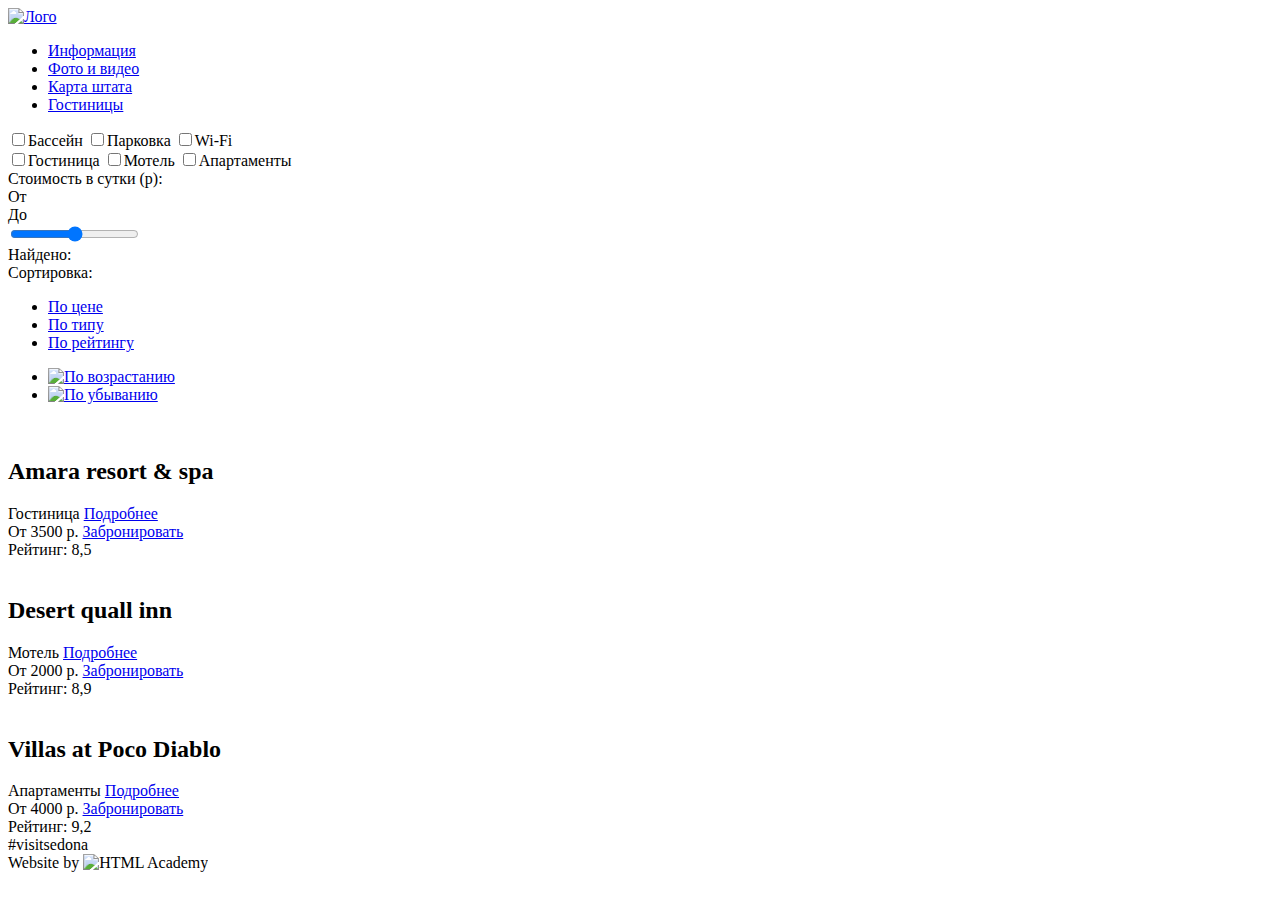
==== catalog.html @ bc1453b0 "Размечены главная и внутренняя страницы личного проекта" ====
<!DOCTYPE html>
<html>
  <head>
    <meta charset="utf-8">
    <title></title>
  </head>
  <body>
    <header class="catalog-header">
      <div class="container">
        <div class="header-logo">
          <a href="#"><img src="http://placehold.it/150x100" alt="Лого"/></a>
        </div>
        <nav class="catalog-navigation">
          <ul>
            <li><a href="#">Информация</a></li>
            <li><a href="#">Фото и видео</a></li>
            <li><a href="#">Карта штата</a></li>
            <li><a href="#">Гостиницы</a></li>
          </ul>
        </nav>
      </div>
    </header>
    <main class="container">
      <section class="selection-block">
        <form class="selection-form" action="index.html" method="post">
          <div class="infrasrtrucure-item">
            <label><input type="checkbox" name="pool" value="">Бассейн</label>
            <label><input type="checkbox" name="parking" value="">Парковка</label>
            <label><input type="checkbox" name="wifi" value="">Wi-Fi</label>
          </div>
          <div class="housetype-item">
            <label><input type="checkbox" name="hotel" value="">Гостиница</label>
            <label><input type="checkbox" name="motel" value="">Мотель</label>
            <label><input type="checkbox" name="apartments" value="">Апартаменты</label>
          </div>
          <div class="cost-filter">
            Стоимость в сутки (р):
            <div class="cost-from">
              От
            </div>
            <div class="cost-to">
              До
            </div>
            <div class="cost-range">
              <input type="range" name="range-of-cost" value="">
            </div>
          </div>
        </form>
      </section>
      <section class="sorting-block">
        <div class="sorting-sum">
          Найдено:
        </div>
        <div class="sorting-range">
          Сортировка:
          <ul>
            <li><a href="#">По цене</a></li>
            <li><a href="#">По типу</a></li>
            <li><a href="#">По рейтингу</a></li>
          </ul>
        </div>
        <div class="sorting-ab">
          <ul>
            <li><a href="#"><img src="http://placehold.it/10x10" alt="По возрастанию"/></a></li>
            <li><a href="#"><img src="http://placehold.it/10x10" alt="По убыванию"/></a></li>
          </ul>
        </div>
      </section>
      <section class="results-block">
        <article class="result-item">
          <div class="result-image">
            <img src="http://placehold.it/100x70" alt="" />
          </div>
          <div class="result-description">
            <h2>Amara resort &amp; spa</h2>
            <div class="details-item">
              Гостиница
              <a href="#">Подробнее</a>
            </div>
            <div class="reserve-item">
              От 3500 р.
              <a href="#">Забронировать</a>
            </div>
          </div>
          <div class="rating-item">
            <div class="rating-sum">
              Рейтинг: 8,5
            </div>
          </div>
        </article>
        <article class="result-item">
          <div class="result-image">
            <img src="http://placehold.it/100x70" alt="" />
          </div>
          <div class="result-description">
            <h2>Desert quall inn</h2>
            <div class="details-item">
              Мотель
              <a href="#">Подробнее</a>
            </div>
            <div class="reserve-item">
              От 2000 р.
              <a href="#">Забронировать</a>
            </div>
          </div>
          <div class="rating-item">
            <div class="rating-sum">
              Рейтинг: 8,9
            </div>
          </div>
        </article>
        <article class="result-item">
          <div class="result-image">
            <img src="http://placehold.it/100x70" alt="" />
          </div>
          <div class="result-description">
            <h2>Villas at Poco Diablo</h2>
            <div class="details-item">
              Апартаменты
              <a href="#">Подробнее</a>
            </div>
            <div class="reserve-item">
              От 4000 р.
              <a href="#">Забронировать</a>
            </div>
          </div>
          <div class="rating-item">
            <div class="rating-sum">
              Рейтинг: 9,2
            </div>
          </div>
        </article>
      </section>
    </main>
    <footer>
      <div class="tag-item">
        #visitsedona
      </div>
      <div class="social">
        <div class="tw">

        </div>
        <div class="fb">

        </div>
        <div class="yt">

        </div>
      </div>
      <div class="developer-item">
        Website by
        <img src="http://placehold.it/50x20" alt="HTML Academy" />
      </div>
    </footer>
  </body>
</html>
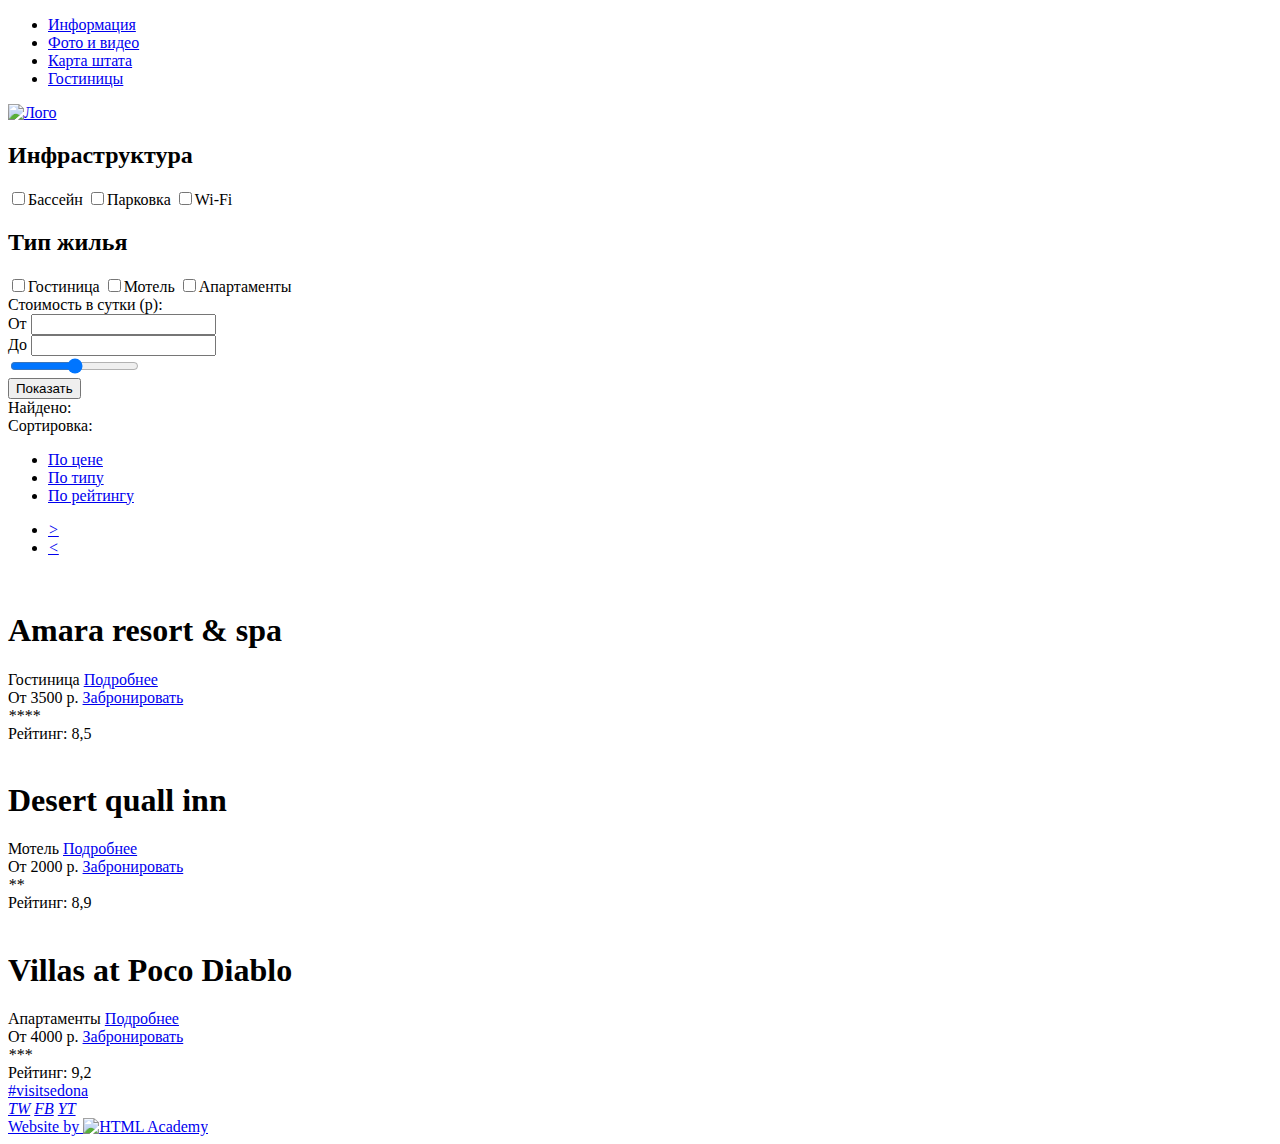
==== commit 439db5ce: "Внесены исправления в разметку" ====
--- a/catalog.html
+++ b/catalog.html
@@ -3,57 +3,60 @@
 <html>
   <head>
     <meta charset="utf-8">
-    <title></title>
+    <title>HTML Academy: Седона - Каталог</title>
   </head>
   <body>
-    <header class="catalog-header">
-      <div class="container">
-        <div class="header-logo">
-          <a href="#"><img src="http://placehold.it/150x100" alt="Лого"/></a>
-        </div>
-        <nav class="catalog-navigation">
+    <div class="container">
+      <header class="header">
+        <nav class="navigation-item">
           <ul>
             <li><a href="#">Информация</a></li>
             <li><a href="#">Фото и видео</a></li>
             <li><a href="#">Карта штата</a></li>
-            <li><a href="#">Гостиницы</a></li>
+            <li><a href="catalog.html">Гостиницы</a></li>
           </ul>
         </nav>
-      </div>
-    </header>
-    <main class="container">
+        <div class="header-logo">
+          <a href="index.html"><img src="http://placehold.it/150x100" alt="Лого"/></a>
+        </div>
+      </header>
       <section class="selection-block">
-        <form class="selection-form" action="index.html" method="post">
+        <form class="selection-form" action="#" method="post">
           <div class="infrasrtrucure-item">
-            <label><input type="checkbox" name="pool" value="">Бассейн</label>
-            <label><input type="checkbox" name="parking" value="">Парковка</label>
-            <label><input type="checkbox" name="wifi" value="">Wi-Fi</label>
+            <h2>Инфраструктура</h2>
+            <label><input type="checkbox" name="pool" value="Бассейн">Бассейн</label>
+            <label><input type="checkbox" name="parking" value="Парковка">Парковка</label>
+            <label><input type="checkbox" name="wifi" value="Парковка">Wi-Fi</label>
           </div>
           <div class="housetype-item">
-            <label><input type="checkbox" name="hotel" value="">Гостиница</label>
-            <label><input type="checkbox" name="motel" value="">Мотель</label>
-            <label><input type="checkbox" name="apartments" value="">Апартаменты</label>
+            <h2>Тип жилья</h2>
+            <label><input type="checkbox" name="hotel" value="Гостиница">Гостиница</label>
+            <label><input type="checkbox" name="motel" value="Мотель">Мотель</label>
+            <label><input type="checkbox" name="apartments" value="Апартаменты">Апартаменты</label>
           </div>
           <div class="cost-filter">
             Стоимость в сутки (р):
             <div class="cost-from">
-              От
+              <label for="from-value">От</label>
+              <input type="text" name="from" value="" id="from-value">
             </div>
             <div class="cost-to">
-              До
+              <label for="to-value">До</label>
+              <input type="text" name="to" value="" id="to-value">
             </div>
             <div class="cost-range">
               <input type="range" name="range-of-cost" value="">
             </div>
           </div>
+          <button type="button" name="show">Показать</button>
         </form>
       </section>
       <section class="sorting-block">
         <div class="sorting-sum">
-          Найдено:
+          <span>Найдено:</span>
         </div>
         <div class="sorting-range">
-          Сортировка:
+          <span>Сортировка:</span>
           <ul>
             <li><a href="#">По цене</a></li>
             <li><a href="#">По типу</a></li>
@@ -62,8 +65,8 @@
         </div>
         <div class="sorting-ab">
           <ul>
-            <li><a href="#"><img src="http://placehold.it/10x10" alt="По возрастанию"/></a></li>
-            <li><a href="#"><img src="http://placehold.it/10x10" alt="По убыванию"/></a></li>
+            <li><a href="#"><i>&gt;</i></a></li>
+            <li><a href="#"><i>&lt;</i></a></li>
           </ul>
         </div>
       </section>
@@ -73,19 +76,22 @@
             <img src="http://placehold.it/100x70" alt="" />
           </div>
           <div class="result-description">
-            <h2>Amara resort &amp; spa</h2>
+            <h1>Amara resort &amp; spa</h1>
             <div class="details-item">
-              Гостиница
+              <span>Гостиница</span>
               <a href="#">Подробнее</a>
             </div>
             <div class="reserve-item">
-              От 3500 р.
+              <span>От 3500 р.</span>
               <a href="#">Забронировать</a>
             </div>
           </div>
           <div class="rating-item">
+            <div class="rating-stars">
+              <i>*</i><i>*</i><i>*</i><i>*</i>
+            </div>
             <div class="rating-sum">
-              Рейтинг: 8,5
+              <span>Рейтинг: 8,5</span>
             </div>
           </div>
         </article>
@@ -94,19 +100,22 @@
             <img src="http://placehold.it/100x70" alt="" />
           </div>
           <div class="result-description">
-            <h2>Desert quall inn</h2>
+            <h1>Desert quall inn</h1>
             <div class="details-item">
-              Мотель
+              <span>Мотель</span>
               <a href="#">Подробнее</a>
             </div>
             <div class="reserve-item">
-              От 2000 р.
+              <span>От 2000 р.</span>
               <a href="#">Забронировать</a>
             </div>
           </div>
           <div class="rating-item">
+            <div class="rating-stars">
+              <i>*</i><i>*</i>
+            </div>
             <div class="rating-sum">
-              Рейтинг: 8,9
+              <span>Рейтинг: 8,9</span>
             </div>
           </div>
         </article>
@@ -115,43 +124,42 @@
             <img src="http://placehold.it/100x70" alt="" />
           </div>
           <div class="result-description">
-            <h2>Villas at Poco Diablo</h2>
+            <h1>Villas at Poco Diablo</h1>
             <div class="details-item">
-              Апартаменты
+              <span>Апартаменты</span>
               <a href="#">Подробнее</a>
             </div>
             <div class="reserve-item">
-              От 4000 р.
+              <span>От 4000 р.</span>
               <a href="#">Забронировать</a>
             </div>
           </div>
           <div class="rating-item">
+            <div class="">
+              <i>*</i><i>*</i><i>*</i>
+            </div>
             <div class="rating-sum">
-              Рейтинг: 9,2
+              <span>Рейтинг: 9,2</span>
             </div>
           </div>
         </article>
       </section>
-    </main>
-    <footer>
-      <div class="tag-item">
-        #visitsedona
-      </div>
-      <div class="social">
-        <div class="tw">
-
+      <footer>
+        <div class="tag-item">
+          <a href="#">#visitsedona</a>
         </div>
-        <div class="fb">
-
+        <div class="social">
+          <a href="#" class="social-btn tw"><i>TW</i></a>
+          <a href="#" class="social-btn fb"><i>FB</i></a>
+          <a href="#" class="social-btn yt"><i>YT</i></a>
         </div>
-        <div class="yt">
-
+        <div class="developer-item">
+          <a href="https://htmlacademy.ru/">
+            Website by
+            <img src="http://placehold.it/50x20" alt="HTML Academy" />
+          </a>
         </div>
-      </div>
-      <div class="developer-item">
-        Website by
-        <img src="http://placehold.it/50x20" alt="HTML Academy" />
-      </div>
-    </footer>
+      </footer>
+    </div>
   </body>
 </html>
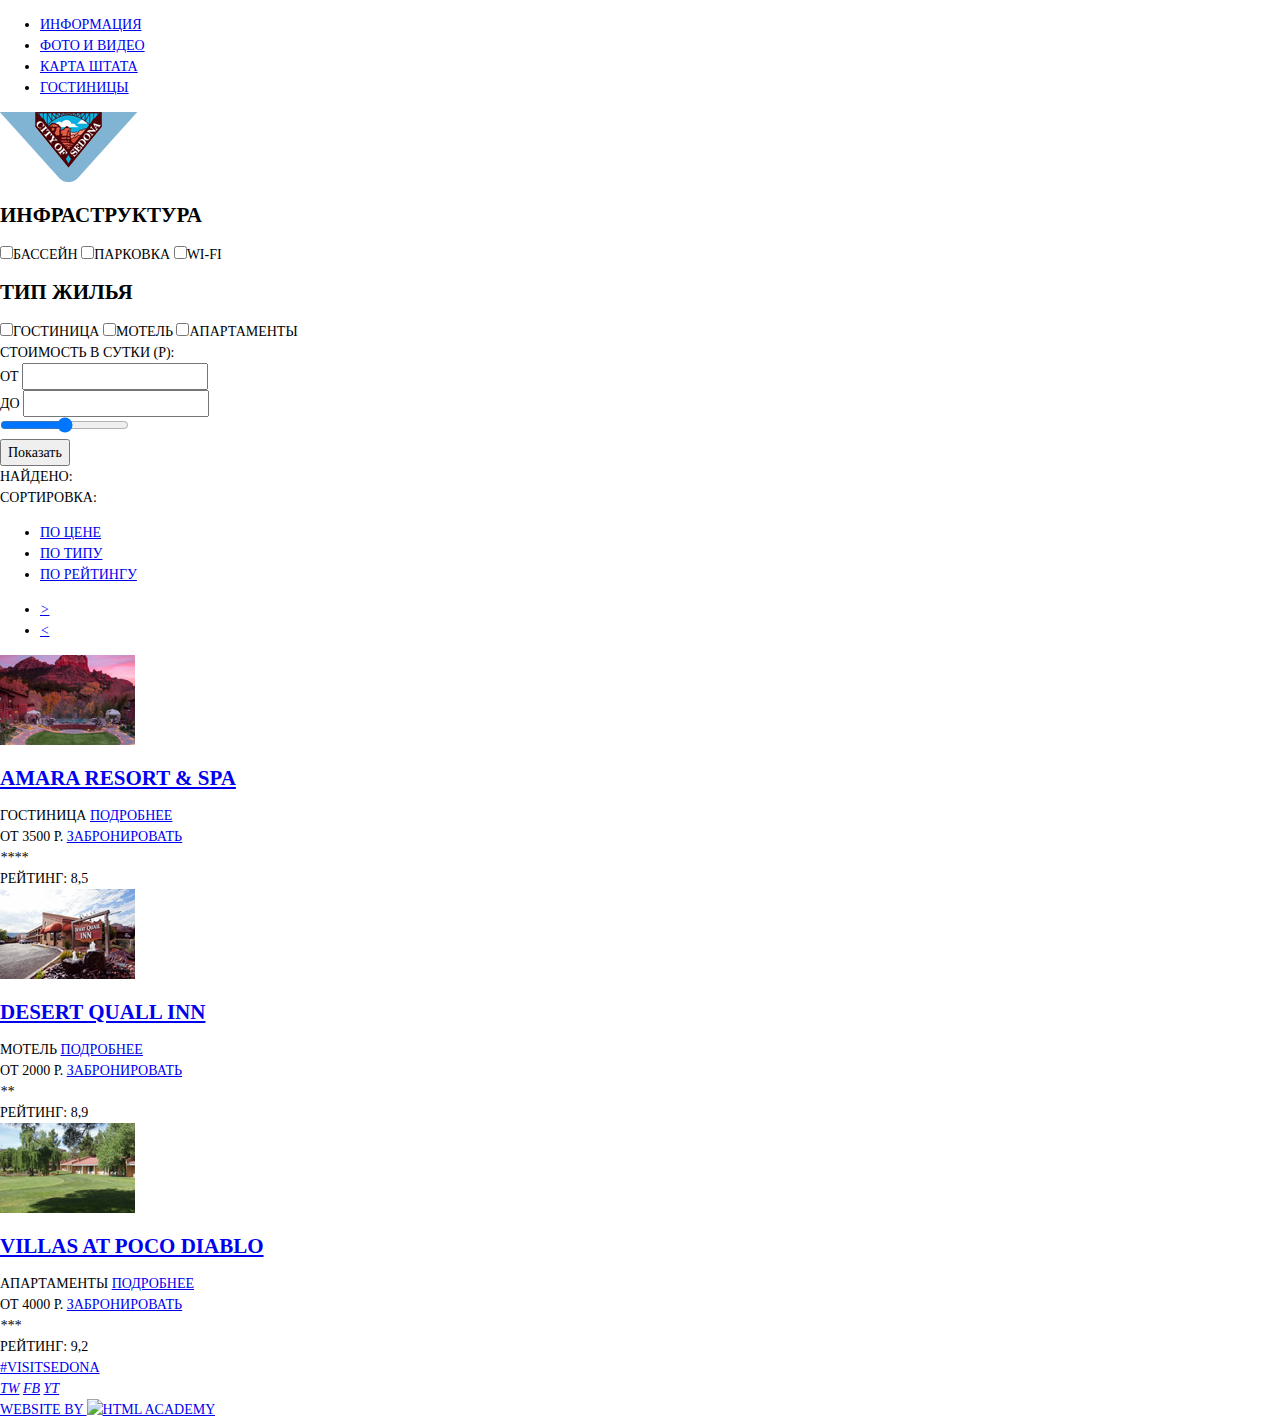
==== commit 43657165: "Выполнено задание №3" ====
--- a/catalog.html
+++ b/catalog.html
@@ -4,6 +4,8 @@
   <head>
     <meta charset="utf-8">
     <title>HTML Academy: Седона - Каталог</title>
+    <link rel="stylesheet" href="css/normalize.css">
+    <link rel="stylesheet" href="css/style.css">
   </head>
   <body>
     <div class="container">
@@ -17,7 +19,7 @@
           </ul>
         </nav>
         <div class="header-logo">
-          <a href="index.html"><img src="http://placehold.it/150x100" alt="Лого"/></a>
+          <a href="index.html"><img src="img/header_logo.png" width="138" height="70" alt="Лого"/></a>
         </div>
       </header>
       <section class="selection-block">
@@ -73,10 +75,10 @@
       <section class="results-block">
         <article class="result-item">
           <div class="result-image">
-            <img src="http://placehold.it/100x70" alt="" />
+            <img src="img/amara-resort_preview.jpg" width="135" height="90" alt="" />
           </div>
           <div class="result-description">
-            <h1>Amara resort &amp; spa</h1>
+            <h1><a href="#">Amara resort &amp; spa</a></h1>
             <div class="details-item">
               <span>Гостиница</span>
               <a href="#">Подробнее</a>
@@ -97,10 +99,10 @@
         </article>
         <article class="result-item">
           <div class="result-image">
-            <img src="http://placehold.it/100x70" alt="" />
+            <img src="img/desert-quall-inn_preview.jpg" width="135" height="90" alt="" />
           </div>
           <div class="result-description">
-            <h1>Desert quall inn</h1>
+            <h1><a href="#">Desert quall inn</a></h1>
             <div class="details-item">
               <span>Мотель</span>
               <a href="#">Подробнее</a>
@@ -121,10 +123,10 @@
         </article>
         <article class="result-item">
           <div class="result-image">
-            <img src="http://placehold.it/100x70" alt="" />
+            <img src="img/villas-at-poco-diablo_preview.jpg"  width="135" height="90" alt="" />
           </div>
           <div class="result-description">
-            <h1>Villas at Poco Diablo</h1>
+            <h1><a href="#">Villas at Poco Diablo</a></h1>
             <div class="details-item">
               <span>Апартаменты</span>
               <a href="#">Подробнее</a>
--- a/css/style.css
+++ b/css/style.css
@@ -0,0 +1,24 @@
+body{
+  font-size: 14px;
+  line-height: 21px;
+  color: black;
+  font-weight: normal;
+  font-family: PT Sans;
+  text-transform: uppercase;
+}
+
+h1{
+  font-size: 21px;
+  line-height: 26px;
+  color: black;
+  font-weight: bold;
+  font-family: PT Sans;
+}
+
+h2{
+  font-size: 21px;
+  line-height: 21px;
+  color: black;
+  font-weight: bold;
+  font-family: PT Sans;
+}
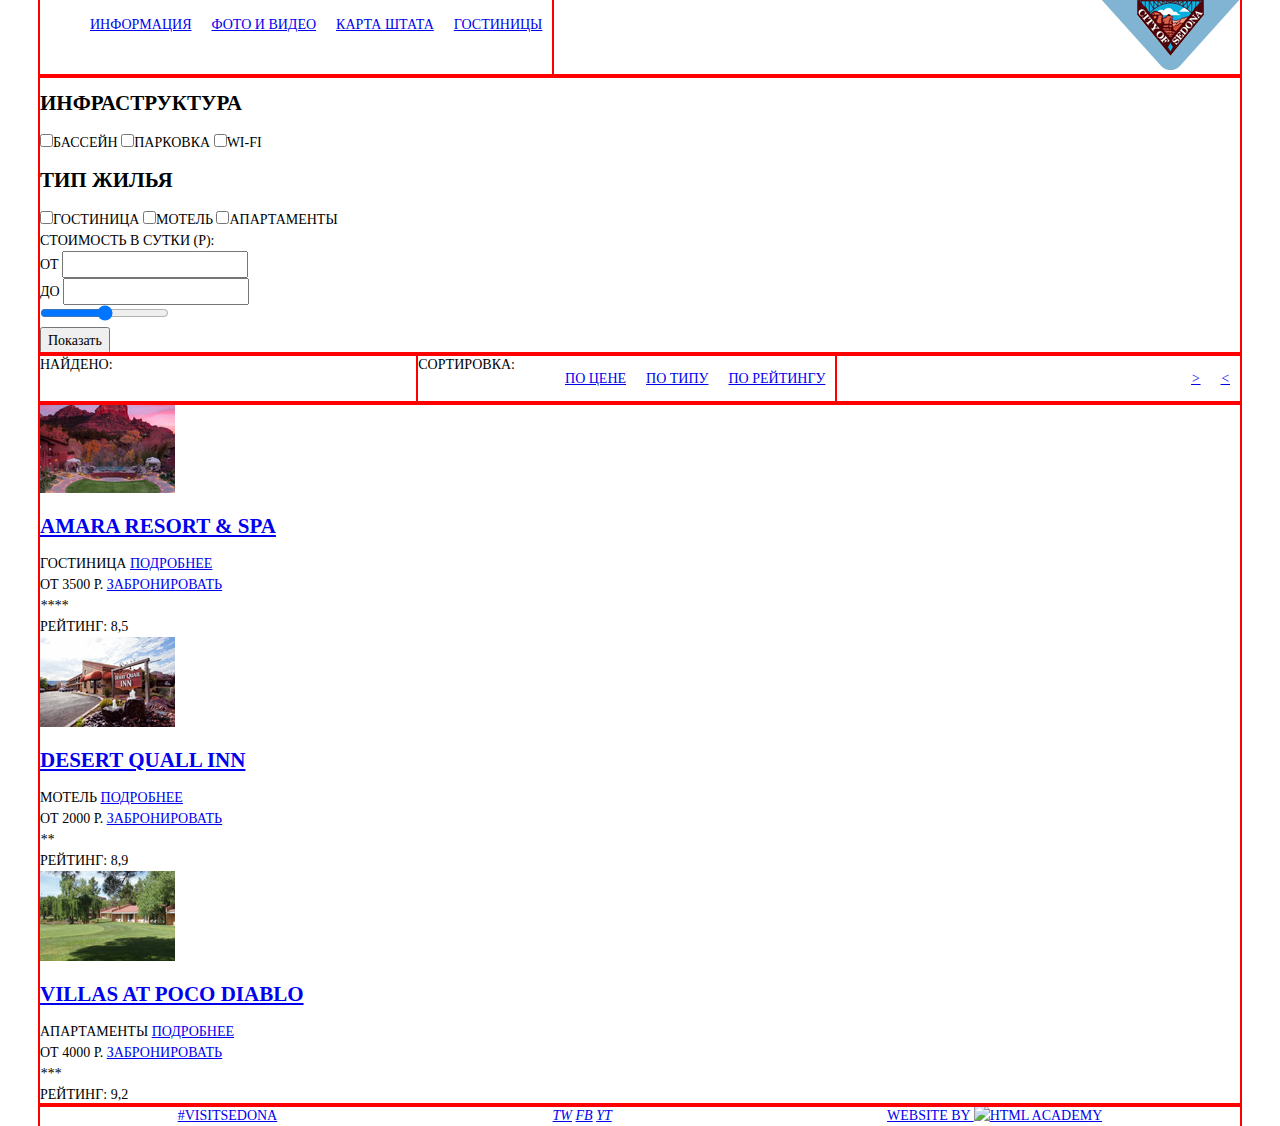
==== commit 088b9f3b: "Первый вариант сеток" ====
--- a/catalog.html
+++ b/catalog.html
@@ -1,4 +1,3 @@
-
 <!DOCTYPE html>
 <html>
   <head>
--- a/css/style.css
+++ b/css/style.css
@@ -22,3 +22,87 @@
   font-weight: bold;
   font-family: PT Sans;
 }
+
+.container{
+  width: 1200px;
+  margin-left: auto;
+  margin-right: auto;
+}
+
+
+.welcome-block{
+  background: yellow;
+}
+
+
+.navigation-item,
+.header,
+.description-main,
+.description,
+.advantages-block,
+.interest-block,
+.map,
+.selection-block,
+.sorting-block,
+.results-block,
+.sorting-range{
+  display: flex;
+  justify-content: space-between;
+  outline: 2px solid red;
+}
+
+.navigation-item ul,
+.sorting-range ul,
+.sorting-ab ul{
+  display: flex;
+}
+
+.navigation-item li,
+.sorting-range li,
+.sorting-ab li{
+  list-style: none;
+  margin-left: 10px;
+  margin-right: 10px;
+}
+
+/*
+.header-logo - как сделать посередине? position: absolute?
+*/
+
+.welcome-title{
+  display: block;
+  margin-left: auto;
+  margin-right: auto;
+}
+
+.description-block{
+  width: 550px;
+  margin-left: auto;
+  margin-right: auto;
+}
+
+.description .description-item{
+  text-align: center;
+  justify-content: space-between;
+}
+
+.advantages-item{
+  text-align: center;
+}
+
+.interest-item{
+  width: 550px;
+  margin-left: auto;
+  margin-right: auto;
+  text-align: center;
+}
+
+footer{
+  display: flex;
+  outline: 2px solid red;
+  justify-content: space-around;
+}
+
+.results-block{
+  flex-direction: column;
+}
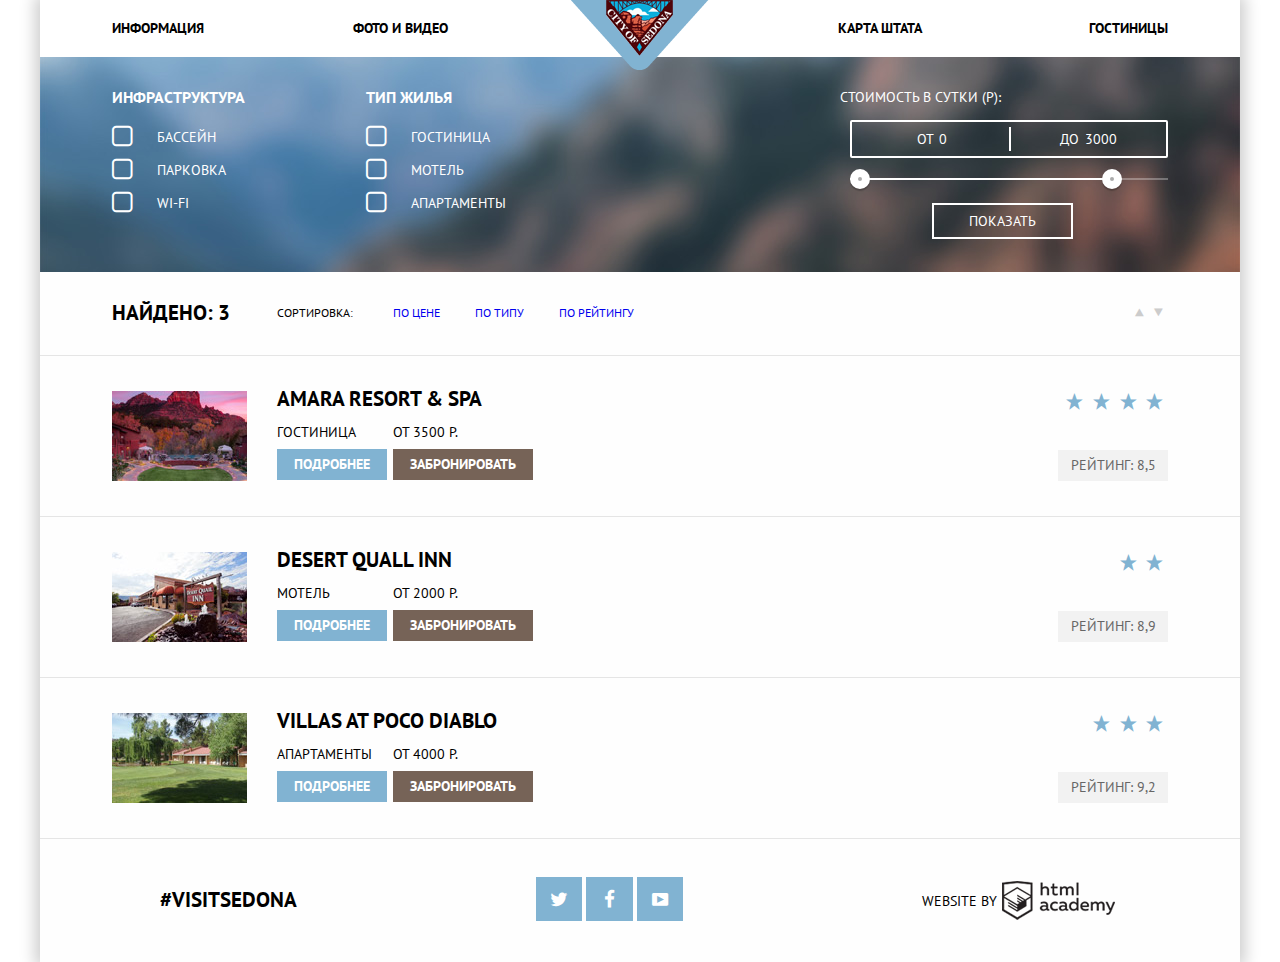
==== commit a347e212: "Доработка сеток и декоративных элементов" ====
--- a/catalog.html
+++ b/catalog.html
@@ -5,6 +5,7 @@
     <title>HTML Academy: Седона - Каталог</title>
     <link rel="stylesheet" href="css/normalize.css">
     <link rel="stylesheet" href="css/style.css">
+    <link rel="stylesheet" type="text/css" href="https://fonts.googleapis.com/css?family=PT+Sans:400,700&subset=latin,cyrillic">
   </head>
   <body>
     <div class="container">
@@ -25,28 +26,36 @@
         <form class="selection-form" action="#" method="post">
           <div class="infrasrtrucure-item">
             <h2>Инфраструктура</h2>
-            <label><input type="checkbox" name="pool" value="Бассейн">Бассейн</label>
-            <label><input type="checkbox" name="parking" value="Парковка">Парковка</label>
-            <label><input type="checkbox" name="wifi" value="Парковка">Wi-Fi</label>
+            <input type="checkbox" name="pool" value="Бассейн" id="checkbox01">
+            <label for="checkbox01">Бассейн</label>
+            <input type="checkbox" name="parking" value="Парковка" id="checkbox02">
+            <label for="checkbox02">Парковка</label>
+            <input type="checkbox" name="wifi" value="Парковка" id="checkbox03">
+            <label for="checkbox03">Wi-Fi</label>
           </div>
           <div class="housetype-item">
             <h2>Тип жилья</h2>
-            <label><input type="checkbox" name="hotel" value="Гостиница">Гостиница</label>
-            <label><input type="checkbox" name="motel" value="Мотель">Мотель</label>
-            <label><input type="checkbox" name="apartments" value="Апартаменты">Апартаменты</label>
+            <input type="checkbox" name="hotel" value="Гостиница" id="checkbox04">
+            <label for="checkbox04">Гостиница</label>
+            <input type="checkbox" name="motel" value="Мотель" id="checkbox05">
+            <label for="checkbox05">Мотель</label>
+            <input type="checkbox" name="apartments" value="Апартаменты" id="checkbox06">
+            <label for="checkbox06">Апартаменты</label>
           </div>
           <div class="cost-filter">
-            Стоимость в сутки (р):
-            <div class="cost-from">
-              <label for="from-value">От</label>
-              <input type="text" name="from" value="" id="from-value">
+            <div class="cost-filter-title">
+              Стоимость в сутки (р):
             </div>
-            <div class="cost-to">
-              <label for="to-value">До</label>
-              <input type="text" name="to" value="" id="to-value">
+            <div class="cost-control">
+              <label class="cost-from">От <input type="text" name="from" value="0" id="from-value"></label>
+              <label class="cost-to">До <input type="text" name="to" value="3000" id="to-value"></label>
             </div>
             <div class="cost-range">
-              <input type="range" name="range-of-cost" value="">
+              <div class="scale">
+                <div class="bar"></div>
+              </div>
+              <div class="range-toggle range-toggle-min"></div>
+              <div class="range-toggle range-toggle-max"></div>
             </div>
           </div>
           <button type="button" name="show">Показать</button>
@@ -54,7 +63,7 @@
       </section>
       <section class="sorting-block">
         <div class="sorting-sum">
-          <span>Найдено:</span>
+          <span>Найдено: 3</span>
         </div>
         <div class="sorting-range">
           <span>Сортировка:</span>
@@ -66,8 +75,8 @@
         </div>
         <div class="sorting-ab">
           <ul>
-            <li><a href="#"><i>&gt;</i></a></li>
-            <li><a href="#"><i>&lt;</i></a></li>
+            <li><a href="#"><span class="icon-up-dir"></span></a></li><!--
+            --><li><a href="#"><span class="icon-down-dir"></span></a></li>
           </ul>
         </div>
       </section>
@@ -79,17 +88,17 @@
           <div class="result-description">
             <h1><a href="#">Amara resort &amp; spa</a></h1>
             <div class="details-item">
-              <span>Гостиница</span>
+              <span>Гостиница</span><br>
               <a href="#">Подробнее</a>
             </div>
             <div class="reserve-item">
-              <span>От 3500 р.</span>
+              <span>От 3500 р.</span><br>
               <a href="#">Забронировать</a>
             </div>
           </div>
           <div class="rating-item">
             <div class="rating-stars">
-              <i>*</i><i>*</i><i>*</i><i>*</i>
+              <span class="icon-star"></span><span class="icon-star"></span><span class="icon-star"></span><span class="icon-star"></span>
             </div>
             <div class="rating-sum">
               <span>Рейтинг: 8,5</span>
@@ -103,17 +112,17 @@
           <div class="result-description">
             <h1><a href="#">Desert quall inn</a></h1>
             <div class="details-item">
-              <span>Мотель</span>
+              <span>Мотель</span><br>
               <a href="#">Подробнее</a>
             </div>
             <div class="reserve-item">
-              <span>От 2000 р.</span>
+              <span>От 2000 р.</span><br>
               <a href="#">Забронировать</a>
             </div>
           </div>
           <div class="rating-item">
             <div class="rating-stars">
-              <i>*</i><i>*</i>
+              <span class="icon-star"></span><span class="icon-star"></span>
             </div>
             <div class="rating-sum">
               <span>Рейтинг: 8,9</span>
@@ -127,17 +136,17 @@
           <div class="result-description">
             <h1><a href="#">Villas at Poco Diablo</a></h1>
             <div class="details-item">
-              <span>Апартаменты</span>
+              <span>Апартаменты</span><br>
               <a href="#">Подробнее</a>
             </div>
             <div class="reserve-item">
-              <span>От 4000 р.</span>
+              <span>От 4000 р.</span><br>
               <a href="#">Забронировать</a>
             </div>
           </div>
           <div class="rating-item">
-            <div class="">
-              <i>*</i><i>*</i><i>*</i>
+            <div class="rating-stars">
+              <span class="icon-star"></span><span class="icon-star"></span><span class="icon-star"></span>
             </div>
             <div class="rating-sum">
               <span>Рейтинг: 9,2</span>
@@ -150,14 +159,15 @@
           <a href="#">#visitsedona</a>
         </div>
         <div class="social">
-          <a href="#" class="social-btn tw"><i>TW</i></a>
-          <a href="#" class="social-btn fb"><i>FB</i></a>
-          <a href="#" class="social-btn yt"><i>YT</i></a>
+          <a href="#" class="social-btn tw"><span class="icon-twitter"></span></a>
+          <a href="#" class="social-btn fb"><span class="icon-facebook"></span></a>
+          <a href="#" class="social-btn yt"><span class="icon-youtube"></span></a>
         </div>
         <div class="developer-item">
           <a href="https://htmlacademy.ru/">
-            Website by
-            <img src="http://placehold.it/50x20" alt="HTML Academy" />
+            <span>Website by</span>
+            <div class="developer-logo">
+            </div>
           </a>
         </div>
       </footer>
--- a/css/style.css
+++ b/css/style.css
@@ -1,108 +1,862 @@
 body{
+  text-transform: uppercase;
+
+  color: #000000;
+
+  font-family: 'PT Sans', "Arial", sans-serif;
   font-size: 14px;
+  font-weight: normal;
   line-height: 21px;
-  color: black;
+}
+
+@font-face {
   font-weight: normal;
-  font-family: PT Sans;
+  font-style: normal;
+
+  font-family: "symbols-sedona";
+  src: url("../fonts/symbols-sedona.woff") format("woff"),
+       url("../fonts/symbols-sedona.woff2") format("woff2");
+}
+
+[class^="icon-"]::before,
+[class*=" icon-"]::before {
+  display: inline-block;
+  width: 1em;
+  margin-right: 0.2em;
+  margin-left: 0.2em;
+
+  font-weight: normal;
+  line-height: 1em;
+  font-family: "symbols-sedona";
+  text-align: center;
+  text-transform: none;
+  text-decoration: inherit;
+  font-style: normal;
+  font-variant: normal;
+
+  speak: none;
+}
+
+.icon-facebook::before { content: "\66"; } /* "f" */
+.icon-twitter::before { content: "\74"; } /* "t" */
+.icon-up-dir::before { content: "\25b2"; } /* "▲" */
+.icon-down-dir::before { content: "\25bc"; } /* "▼" */
+.icon-star::before { content: "\2605"; } /* "★" */
+.icon-check-off::before { content: "\2610"; } /* "☐" */
+.icon-check-on::before { content: "\2611"; } /* "☑" */
+.icon-calendar::before { content: "\e800"; } /* "" */
+.icon-plus::before { content: "\e801"; } /* "" */
+.icon-minus::before { content: "\e802"; } /* "" */
+.icon-youtube::before { content: "\f39e"; } /* "" */
+
+h1{
+  color: #000000;
+
+  font-family: 'PT Sans', sans-serif;
+  font-size: 21px;
+  font-weight: bold;
+  line-height: 26px;
+}
+
+h2{
+  color: #ffffff;
+
+  font-family: 'PT Sans', sans-serif;
+  font-size: 21px;
+  font-weight: bold;
+  line-height: 21px;
+}
+
+ul{
+  padding: 0;
+}
+
+.container{
+  position: relative;
+
+  width: 1200px;
+  margin-right: auto;
+  margin-left: auto;
+
+  box-shadow: 0px 0px 15px 5px rgba(0, 1, 1, 0.2);
+}
+
+section{
+  display: flex;
+
+  width: 1200px;
+  /*outline: 2px solid red;*/
+}
+
+/*img{
+  max-width: 100%;
+  height: auto;
+}*/
+
+header{
+  position: relative;
+}
+
+header ul{
+  display: flex;
+
+  height: 57px;
+  margin: 0;
+
+  align-items: center;
+}
+
+header ul li{
+
+  box-sizing: border-box;
+  width: 240px;
+
+  list-style: none;
+}
+
+header ul li:nth-child(1){
+  padding-left: 72px;
+}
+
+header ul li:nth-child(2){
+  margin-right: 240px;
+
+  text-align: center;
+}
+
+header ul li:nth-child(3){
+  text-align: center;
+}
+
+header ul li:nth-child(4){
+  padding-right: 72px;
+
+  text-align: right;
+}
+
+.navigation-item a{
+  text-decoration: none;
+
+  color: #000000;
+  font-size: 14px;
+  font-weight: bold;
+}
+.navigation-item a:hover{
+  color: #89b8d5;
+}
+
+.navigation-item a:active{
+  color: #b2b2b2;
+}
+
+.header-logo{
+  position: absolute;
+  top: 0;
+  left: 50%;
+
+  margin-left: -69px;
+}
+
+.welcome-block{
+  flex-direction: column;
+
+  min-height: 510px;
+
+  background: #99a3ae;
+  background-image: url("../img/background_photo.jpg");
+  background-repeat: no-repeat;
+  background-position: center;
+
+  align-items: center;
+  justify-content: space-between;
+}
+
+.welcome-title{
+  margin-top: 75px;
+}
+
+.description-text{
+  width: 1200px;
+  padding: 50px 0;
+
+  text-align: center;
+}
+
+.description-block{
+  text-align: center;
+}
+
+.description .description-item{
+  width: 400px;
+  min-height: 256px;
+
+  text-align: center;
+
+  display: flex;
+  flex-direction: column;
+  justify-content: center;
+}
+
+.description .description-colored{
+  /*min-height: 256px;*/
+
+  color: #ffffff;
+  background-color: #81b3d2;
+}
+
+.description-picture{
+  width: 800px;
+  height: 256px;
+}
+
+.advantages-item{
+  display: flex;
+  flex-direction: column;
+  justify-content: center;
+  align-items: center;
+
+  width: 400px;
+
+  padding: 60px 0;
+
+  text-align: center;
+}
+
+.advantages-item:nth-child(1) .advantages-pic{
+  width: 75px;
+  height: 72px;
+  background-image: url(../img/advantages_sprite.png);
+  background-repeat: no-repeat;
+  background-position: -5px -5px;
+}
+
+.advantages-item:nth-child(2) .advantages-pic{
+  width: 74px;
+  height: 70px;
+  background-image: url(../img/advantages_sprite.png);
+  background-repeat: no-repeat;
+  background-position: -90px -5px;
+}
+
+.advantages-item:nth-child(3) .advantages-pic{
+  width: 64px;
+  height: 76px;
+  background-image: url(../img/advantages_sprite.png);
+  background-repeat: no-repeat;
+  background-position: -174px -5px;
+}
+
+.advantages-item h2{
+  color: #000000;
+  font-size: 21px;
+  font-weight: bolder;
+
+  margin-top: 25;
+  margin-bottom: 10px;
+}
+
+.description-num{
+  background-color: #eeeeee;
+}
+
+.description-num h2{
+  color: #000000;
+}
+
+.interest-block{
+  justify-content: center;
+  /*align-content: center;*/
+}
+
+.interest-item{
+  width: 1200px;
+
+  text-align: center;
+
+  padding: 0 316px;
+}
+
+.interest-item a{
+  display: block;
+
+  margin:0 auto;
+  padding-top: 35px;
+  padding-bottom: 35px;
+
+  text-decoration: none;
+
+  color: #ffffff;
+  background-color: #766357;
+
+  font-size: 21px;
+  font-weight: bold;
+}
+
+.interest-item h3{
+  font-size: 30px;
+  font-weight: bold;
+  margin-top: 58px;
+}
+
+.interest-item p{
+  margin-bottom: 54px;
+}
+
+.map{
+  position: relative;
+
+}
+
+.map iframe{
+  background: #dfe7cd;
+  background-image: url(../img/map.png);
+  background-repeat: no-repeat;
+
+  width: 1200px;
+  height: 595px;
+
+  border: 0;
+}
+
+.search-form{
+  box-sizing: border-box;
+
+  display: flex;
+  flex-wrap: wrap;
+  justify-content: space-between;
+
+  position: absolute;
+  top: 0;
+  left: 50%;
+
+  margin-left: -284px;
+  padding: 55px;
+
+  width: 568px;
+  height: 395px;
+
+  background: #ffffff;
+
+  font-weight: bold;
+  line-height: 26px;
+
+  box-shadow: 0px 0px 15px 7px rgba(0, 1, 1, 0.15);
+}
+
+.search-form input{
+  border: medium none;
+  background-color: rgb(242, 242, 242);
+
+  height: 38px;
+  width: 346px;
+
   text-transform: uppercase;
 }
 
-h1{
+.search-form input[name="date-of-entry"],
+.search-form input[name="date-of-departure"]{
+  background-image: url(../img/icon_calendar.png);
+  background-repeat: no-repeat;
+  background-position: 98%;
+}
+
+.search-form .amount button{
+  height: 40px;
+  width: 40px;
+
+  border: none;
+  background-color: #f2f2f2;
+}
+
+.search-form .amount input{
+  width: 34px;
+
+  border: none;
+  background-color: #f2f2f2;
+}
+
+.search-form .amount button[name="minus-adult"],
+.search-form .amount button[name="minus-children"]{
+  margin-left: 28px;
+}
+
+.search-form > button{
+  width: 100%;
+  background: rgb(129, 179, 210) none repeat scroll 0% 0%;
+  border: medium none;
+  text-transform: uppercase;
   font-size: 21px;
+  color: rgb(255, 255, 255);
+  line-height: 16px;
+  padding: 21px 0px;
+
+  align-self: flex-end;
+}
+
+.selection-block{
+  box-sizing: border-box;
+  min-height: 215px;
+
+  color: #ffffff;
+  background: #5d7284;
+  background-image: url(../img/filter_background.jpg);
+  background-repeat: no-repeat;
+  background-position: center;
+}
+
+.selection-form{
+  position: relative;
+
+  display: flex;
+
+  padding: 30px 72px;
+  width: 1056px;
+}
+
+.selection-form input[type="checkbox"]{
+  display: none;
+}
+
+.selection-form input[type="checkbox"] + label{
+  display: block;
+  padding-left: 45px;
+  position: relative;
+  cursor: pointer;
+}
+
+.selection-form input[type="checkbox"] + label::before{
+  content: "\2610";
+  position: absolute;
+  top: 0;
+  left: 0;
+  width: 10px;
+  height: 10px;
+  font-family: "symbols-sedona";
+  font-size: 26px;
+}
+
+.selection-form input[type="checkbox"]:checked + label::before{
+  content: "\2611";
+}
+
+.infrasrtrucure-item{
+  width: 254px;
+  /*outline: 1px solid red;*/
+}
+
+.infrasrtrucure-item h2,
+.housetype-item h2 {
+  font-size: 16px;
+  font-weight: bold;
+  margin-top: 0px;
+}
+
+.infrasrtrucure-item label,
+.housetype-item label{
+  line-height: 33px;
+  font-size: 14px;
+  font-weight: normal;
+}
+
+.housetype-item{
+  width: 274px;
+  /*outline: 1px solid red;*/
+}
+
+.cost-filter{
+  box-sizing: border-box;
+  width: 528px;
+  padding-left: 200px;
+  /*outline: 1px solid red;*/
+}
+
+.cost-filter-title{
+  margin-bottom: 12px;
+}
+
+.cost-control{
+  position: relative;
+
+  margin-bottom: 20px;
+  margin-left: 10px;
+
+  border: 2px solid #ffffff;
+  border-radius: 2px;
+}
+
+.cost-control::after{
+  position: absolute;
+  top: 5px;
+  left: 50%;
+
+  height: 22px;
+
+  content: "";
+
+  border: 1px solid #ffffff;
+}
+
+.cost-control label{
+  padding-left: 65px;
+}
+
+.cost-control input{
+  width: 50px;
+
+  color: inherit;
+  border: none;
+  background: none;
+
+  line-height: 32px;
+  /*outline: 1px solid red;*/
+}
+
+.cost-range{
+  position: relative;
+}
+
+.cost-range .scale {
+  height: 2px;
+  margin-left: 10px;
+
+  background: rgba(255, 255, 255, 0.3);
+}
+
+.cost-range .bar {
+  width: 80%;
+  height: 2px;
+
+  background: #ffffff;
+}
+
+.range-toggle {
+  position: absolute;
+  top: -9px;
+  left: 10px;
+
+  width: 4px;
+  height: 4px;
+
+  cursor: pointer;
+
+  border: 8px solid #ffffff;
+  border-radius: 50%;
+  background: #ababab;
+  box-shadow: 0 2px 1px 0 rgba(0, 1, 1, 0.2);
+}
+
+.range-toggle:hover {
+  background: #1c4f80;
+}
+
+.range-toggle-min {
+  left: 10;
+}
+
+.range-toggle-max {
+  left: 80%;
+}
+
+.selection-form button{
+  position: absolute;
+  right: 167px;
+  bottom: 33px;
+
+  padding-top: 6px;
+  padding-right: 35px;
+  padding-bottom: 6px;
+  padding-left: 35px;
+
+  text-transform: uppercase;
+
+  color: #ffffff;
+  border: 2px solid #ffffff;
+  background: none;
+
+  font-size: 14px;
+  line-height: 20px;
+}
+
+.sorting-block{
+  background: #fefefe;
+  border-bottom: 1px solid #e5e5e5;
+
+  padding: 30px 72px;
+
+  box-sizing: border-box;
+}
+
+.sorting-range{
+  display: flex;
+}
+
+.sorting-block ul{
+  display: flex;
+  list-style: none;
+  margin: 0;
+}
+
+.sorting-block a{
+  text-decoration: none;
+}
+
+.sorting-sum{
+  width: 165px;
+  text-align: left;
+  font-size: 21px;
+  font-weight: bold;
+}
+
+.sorting-range{
+  width: 781px;
+  font-size: 12px;
+}
+
+.sorting-range ul{
+  padding-left: 40px;
+}
+
+.sorting-range ul li{
+  padding-right: 35px;
+}
+
+.sorting-ab{
+  width: 110px;
+}
+
+.sorting-ab ul{
+  justify-content: flex-end;
+}
+
+.sorting-ab span{
+  color: #cccccc;
+  font-size: 19px;
+}
+
+.sorting-ab span:hover{
+  color: #000000;
+}
+
+.sorting-ab span:active{
+  color: #81b3d2;
+}
+
+.icon-up-dir::before,
+.icon-down-dir::before{
+  margin: 0;
+}
+
+.results-block{
+  background: #fefefe;
+  flex-direction: column;
+}
+
+.result-item{
+  display: flex;
+
+  padding: 30px 72px;
+
+  border-bottom: 1px solid #e5e5e5;
+
+  align-items: center;
+}
+
+.result-image{
+  width: 165px;
+  height: 90px;
+}
+
+.result-description{
+  display: flex;
+
+  width: 781px;
+  height: 100px;
+
+  flex-wrap: wrap;
+  align-content: flex-start;
+  /*outline: 1px solid red;*/
+}
+
+.result-description h1{
+  min-width: 750px;
+  margin-top: 0px;
+  margin-bottom: 10px;
+  /*outline: 1px solid red;*/
+}
+
+.result-description h1 a{
+  font-size: 21px;
+  font-weight: bold;
+}
+
+.result-description h1 a:hover{
+  color: #81b3d2;
+}
+
+.result-description h1 a:active{
+  color: #b2b2b2;
+}
+
+.result-description a{
+  text-decoration: none;
+
+  color: #000000;
+}
+
+.result-item .result-description .details-item a{
+  display: block;
+
+  margin-top: 6px;
+  padding-top: 5px;
+  padding-right: 17px;
+  padding-bottom: 5px;
+  padding-left: 17px;
+
+  color: #ffffff;
+  background-color: #81b3d2;
+
+  font-size: 14px;
+  font-weight: bold;
+}
+
+.result-item .result-description .details-item a:hover{
+  background-color: #669ec0;
+}
+
+.result-item .result-description .details-item a:active{
+  background-color: #5496bd;
+  color: #88b6d1;
+}
+
+.result-item .result-description .reserve-item a{
+  display: block;
+
+  margin-top: 6px;
+  padding-top: 5px;
+  padding-right: 17px;
+  padding-bottom: 5px;
+  padding-left: 17px;
+
+  color: #ffffff;
+  background-color: #766357;
+
+  font-size: 14px;
+  font-weight: bold;
+}
+
+.result-item .result-description .reserve-item a:hover{
+  background-color: #604e43;
+}
+
+.result-item .result-description .reserve-item a:active{
+  background-color: #503e33;
+  color: #857871;
+}
+
+.details-item {
+  margin-right: 6px;
+  /*outline: 1px solid red;*/
+}
+
+.rating-item{
+  display: flex;
+  flex-direction: column;
+
+  height: 90px;
+  width: 110px;
+
+  text-align: right;
+
+  justify-content: space-between;
+  /*outline: 1px solid red;*/
+}
+
+.rating-item .rating-stars{
+  color: #81b3d2;
+  font-size: 19px;
+}
+
+.rating-item .rating-sum{
+  padding-top: 5px;
+  padding-bottom: 5px;
+
+  color: #666666;
+  background-color: #f2f2f2;
+
+  text-align: center;
+}
+
+footer{
+  display: flex;
+
+  width: 1200px;
+  padding: 37px 0;
+
+  background: #fefefe;
+
+  justify-content: space-around;
+  align-items: center;
+}
+.footer-index{
+  position: absolute;
+  z-index: 2;
+  bottom: 0;
+
+  background: rgba(255, 255, 255, 0.9);
+}
+
+.tag-item a{
+  font-size: 21px;
+  font-weight: bold;
+
+  text-decoration: none;
+  color: #000000;
+}
+
+.social a{
+  content: "";
+  background: #81b3d2;
+
+  font-size: 19px;
+  line-height: 20px;
+
+  padding: 10px;
+  color: #ffffff;
+}
+
+.social a:hover{
+  background: #669ec0;
+}
+
+.social a:active{
+  background: #5496bd;
+  color: #88b6d1;
+}
+
+.developer-item a{
+  display: flex;
+  align-items: center;
+
+  text-decoration: none;
+  color: #000000;
+  font-size: 14px;
   line-height: 26px;
-  color: black;
-  font-weight: bold;
-  font-family: PT Sans;
-}
-
-h2{
-  font-size: 21px;
-  line-height: 21px;
-  color: black;
-  font-weight: bold;
-  font-family: PT Sans;
-}
-
-.container{
-  width: 1200px;
-  margin-left: auto;
-  margin-right: auto;
-}
-
-
-.welcome-block{
-  background: yellow;
-}
-
-
-.navigation-item,
-.header,
-.description-main,
-.description,
-.advantages-block,
-.interest-block,
-.map,
-.selection-block,
-.sorting-block,
-.results-block,
-.sorting-range{
-  display: flex;
-  justify-content: space-between;
-  outline: 2px solid red;
-}
-
-.navigation-item ul,
-.sorting-range ul,
-.sorting-ab ul{
-  display: flex;
-}
-
-.navigation-item li,
-.sorting-range li,
-.sorting-ab li{
-  list-style: none;
-  margin-left: 10px;
-  margin-right: 10px;
-}
-
-/*
-.header-logo - как сделать посередине? position: absolute?
-*/
-
-.welcome-title{
-  display: block;
-  margin-left: auto;
-  margin-right: auto;
-}
-
-.description-block{
-  width: 550px;
-  margin-left: auto;
-  margin-right: auto;
-}
-
-.description .description-item{
-  text-align: center;
-  justify-content: space-between;
-}
-
-.advantages-item{
-  text-align: center;
-}
-
-.interest-item{
-  width: 550px;
-  margin-left: auto;
-  margin-right: auto;
-  text-align: center;
-}
-
-footer{
-  display: flex;
-  outline: 2px solid red;
-  justify-content: space-around;
-}
-
-.results-block{
-  flex-direction: column;
-}
+}
+
+.developer-item a:hover{
+}
+
+.developer-item .developer-logo{
+  width: 123px;
+  height: 49px;
+  background-image: url(../img/atml_academy_logo_spritesheet.png);
+  background-repeat: no-repeat;
+}
+
+.developer-item:hover .developer-logo{
+  background-position: -123px 0px;
+}
+
+.developer-item:active .developer-logo{
+  background-position: -246px 0px;
+}
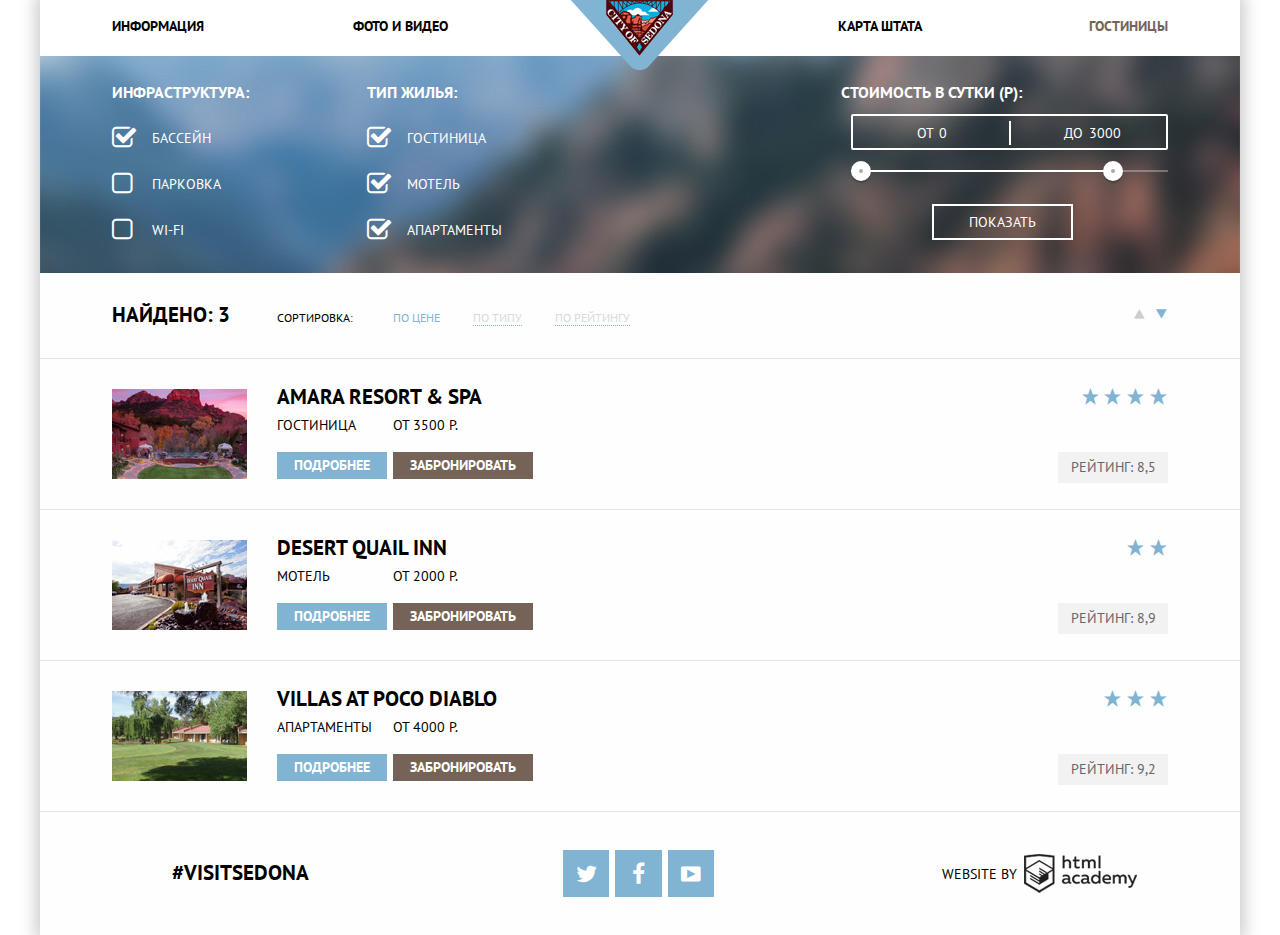
==== commit fb8ef682: "Завершение проекта" ====
--- a/catalog.html
+++ b/catalog.html
@@ -3,8 +3,8 @@
   <head>
     <meta charset="utf-8">
     <title>HTML Academy: Седона - Каталог</title>
-    <link rel="stylesheet" href="css/normalize.css">
-    <link rel="stylesheet" href="css/style.css">
+    <link rel="stylesheet" href="css/normalize_min.css">
+    <link rel="stylesheet" href="css/style_min.css">
     <link rel="stylesheet" type="text/css" href="https://fonts.googleapis.com/css?family=PT+Sans:400,700&subset=latin,cyrillic">
   </head>
   <body>
@@ -15,7 +15,7 @@
             <li><a href="#">Информация</a></li>
             <li><a href="#">Фото и видео</a></li>
             <li><a href="#">Карта штата</a></li>
-            <li><a href="catalog.html">Гостиницы</a></li>
+            <li><a class="active">Гостиницы</a></li>
           </ul>
         </nav>
         <div class="header-logo">
@@ -25,8 +25,8 @@
       <section class="selection-block">
         <form class="selection-form" action="#" method="post">
           <div class="infrasrtrucure-item">
-            <h2>Инфраструктура</h2>
-            <input type="checkbox" name="pool" value="Бассейн" id="checkbox01">
+            <h2>Инфраструктура:</h2>
+            <input type="checkbox" name="pool" value="Бассейн" id="checkbox01" checked>
             <label for="checkbox01">Бассейн</label>
             <input type="checkbox" name="parking" value="Парковка" id="checkbox02">
             <label for="checkbox02">Парковка</label>
@@ -34,12 +34,12 @@
             <label for="checkbox03">Wi-Fi</label>
           </div>
           <div class="housetype-item">
-            <h2>Тип жилья</h2>
-            <input type="checkbox" name="hotel" value="Гостиница" id="checkbox04">
+            <h2>Тип жилья:</h2>
+            <input type="checkbox" name="hotel" value="Гостиница" id="checkbox04" checked>
             <label for="checkbox04">Гостиница</label>
-            <input type="checkbox" name="motel" value="Мотель" id="checkbox05">
+            <input type="checkbox" name="motel" value="Мотель" id="checkbox05" checked>
             <label for="checkbox05">Мотель</label>
-            <input type="checkbox" name="apartments" value="Апартаменты" id="checkbox06">
+            <input type="checkbox" name="apartments" value="Апартаменты" id="checkbox06" checked>
             <label for="checkbox06">Апартаменты</label>
           </div>
           <div class="cost-filter">
@@ -47,8 +47,8 @@
               Стоимость в сутки (р):
             </div>
             <div class="cost-control">
-              <label class="cost-from">От <input type="text" name="from" value="0" id="from-value"></label>
-              <label class="cost-to">До <input type="text" name="to" value="3000" id="to-value"></label>
+              <label class="cost-from">От <input type="text" name="from" value="0" id="from-value"></label><!--
+              --><label class="cost-to">До <input type="text" name="to" value="3000" id="to-value"></label>
             </div>
             <div class="cost-range">
               <div class="scale">
@@ -57,8 +57,8 @@
               <div class="range-toggle range-toggle-min"></div>
               <div class="range-toggle range-toggle-max"></div>
             </div>
+            <button type="button" name="show">Показать</button>
           </div>
-          <button type="button" name="show">Показать</button>
         </form>
       </section>
       <section class="sorting-block">
@@ -68,7 +68,7 @@
         <div class="sorting-range">
           <span>Сортировка:</span>
           <ul>
-            <li><a href="#">По цене</a></li>
+            <li><a class="active">По цене</a></li>
             <li><a href="#">По типу</a></li>
             <li><a href="#">По рейтингу</a></li>
           </ul>
@@ -76,7 +76,7 @@
         <div class="sorting-ab">
           <ul>
             <li><a href="#"><span class="icon-up-dir"></span></a></li><!--
-            --><li><a href="#"><span class="icon-down-dir"></span></a></li>
+            --><li><a><span class="icon-down-dir active"></span></a></li>
           </ul>
         </div>
       </section>
@@ -110,7 +110,7 @@
             <img src="img/desert-quall-inn_preview.jpg" width="135" height="90" alt="" />
           </div>
           <div class="result-description">
-            <h1><a href="#">Desert quall inn</a></h1>
+            <h1><a href="#">Desert quail inn</a></h1>
             <div class="details-item">
               <span>Мотель</span><br>
               <a href="#">Подробнее</a>
--- a/css/style_min.css
+++ b/css/style_min.css
@@ -0,0 +1 @@
+body{text-transform:uppercase;color:#000000;font-family:'PT Sans', "Arial", sans-serif;font-size:14px;font-weight:normal;line-height:21px}@font-face{font-weight:normal;font-style:normal;font-family:"symbols-sedona";src:url("../fonts/symbols-sedona.woff") format("woff"), url("../fonts/symbols-sedona.woff2") format("woff2")}[class^="icon-"]::before,[class*=" icon-"]::before{display:inline-block;width:1em;margin-right:0.2em;margin-left:0.2em;font-weight:normal;line-height:1em;font-family:"symbols-sedona";text-align:center;text-transform:none;text-decoration:inherit;font-style:normal;font-variant:normal;speak:none}.icon-facebook::before{content:"\66"}.icon-twitter::before{content:"\74"}.icon-up-dir::before{content:"\25b2"}.icon-down-dir::before{content:"\25bc"}.icon-star::before{content:"\2605"}.icon-check-off::before{content:"\2610"}.icon-check-on::before{content:"\2611"}.icon-calendar::before{content:"\e800"}.icon-plus::before{content:"\e801"}.icon-minus::before{content:"\e802"}.icon-youtube::before{content:"\f39e"}h1{color:#000000;font-family:'PT Sans', sans-serif;font-size:21px;font-weight:bold;line-height:26px}h2{color:#ffffff;font-family:'PT Sans', sans-serif;font-size:21px;font-weight:bold;line-height:21px}ul{padding:0}.container{position:relative;width:1200px;margin-right:auto;margin-left:auto;box-shadow:0px 0px 15px 5px rgba(0, 1, 1, 0.2)}section{display:-webkit-box;display:-webkit-flex;display:-ms-flexbox;display:flex;width:1200px}header{position:relative}header ul{display:-webkit-box;display:-webkit-flex;display:-ms-flexbox;display:flex;margin:0;padding-top:13px;padding-bottom:17px;line-height:26px}header ul li{box-sizing:border-box;width:240px;list-style:none}header ul li:nth-child(1){padding-left:72px}header ul li:nth-child(2){margin-right:240px;text-align:center}header ul li:nth-child(3){text-align:center}header ul li:nth-child(4){padding-right:72px;text-align:right}.navigation-item a{text-decoration:none;color:#000000;font-size:14px;font-weight:bold}.navigation-item a:hover{color:#89b8d5}.navigation-item a:active{color:#b2b2b2}.navigation-item .active{color:#766357}.navigation-item .active:hover{color:#604e43}.navigation-item .active:active{color:#d6d0cc}.header-logo{position:absolute;top:0;left:50%;margin-left:-69px}.welcome-block{-webkit-box-orient:vertical;-webkit-box-direction:normal;-webkit-flex-direction:column;-ms-flex-direction:column;flex-direction:column;background:#99a3ae;background-image:url("../img/background_photo.jpg");background-repeat:no-repeat;background-position:center;-webkit-box-align:center;-webkit-align-items:center;-ms-flex-align:center;-ms-grid-row-align:center;align-items:center;-webkit-box-pack:justify;-webkit-justify-content:space-between;-ms-flex-pack:justify;justify-content:space-between}.welcome-title{margin-top:76px;margin-bottom:23px}.description-text{width:1200px;padding:50px 0;text-align:center}.description-text p{line-height:26px;margin-bottom:0px}.description-text h1{margin-top:11px;margin-bottom:27px}.description-block{text-align:center}.description .description-item{width:400px;min-height:256px;text-align:center;display:-webkit-box;display:-webkit-flex;display:-ms-flexbox;display:flex;-webkit-box-orient:vertical;-webkit-box-direction:normal;-webkit-flex-direction:column;-ms-flex-direction:column;flex-direction:column;-webkit-box-pack:center;-webkit-justify-content:center;-ms-flex-pack:center;justify-content:center}.description .description-colored{-webkit-box-pack:center;-webkit-justify-content:center;-ms-flex-pack:center;justify-content:center;color:#ffffff;background-color:#81b3d2}.description .description-colored h2{margin-bottom:25px;margin-top:0}.description .description-colored p{margin-bottom:0;margin-top:20px}.description-picture{width:800px;height:256px}.advantages-item{display:-webkit-box;display:-webkit-flex;display:-ms-flexbox;display:flex;-webkit-box-orient:vertical;-webkit-box-direction:normal;-webkit-flex-direction:column;-ms-flex-direction:column;flex-direction:column;-webkit-box-pack:center;-webkit-justify-content:center;-ms-flex-pack:center;justify-content:center;-webkit-box-align:center;-webkit-align-items:center;-ms-flex-align:center;align-items:center;width:400px;padding-top:58px;padding-bottom:67px;text-align:center}.advantages-item:nth-child(1) .advantages-pic{width:75px;height:72px;background-image:url(../img/advantages_sprite.png);background-repeat:no-repeat;background-position:-5px -5px}.advantages-item:nth-child(2) .advantages-pic{width:74px;height:70px;background-image:url(../img/advantages_sprite.png);background-repeat:no-repeat;background-position:-90px -5px}.advantages-item:nth-child(3) .advantages-pic{width:64px;height:76px;background-image:url(../img/advantages_sprite.png);background-repeat:no-repeat;background-position:-174px -5px}.advantages-item h2{color:#000000;font-size:21px;font-weight:bolder;margin-top:28px;margin-bottom:10px}.description-num{background-color:#eeeeee}.description-num h2{color:#000000;margin-top:0px}.description-num span{margin:7px 0px}.interest-block{-webkit-box-pack:center;-webkit-justify-content:center;-ms-flex-pack:center;justify-content:center}.interest-item{width:1200px;text-align:center;padding:0 316px}.interest-item a{display:block;margin:0 auto;padding:30px 0;text-decoration:none;color:#ffffff;background-color:#766357;font-size:21px;font-weight:bold;line-height:26px}.interest-item h3{font-size:30px;font-weight:bold;margin-top:58px}.interest-item p{margin-bottom:48px;line-height:24px}.map{position:relative}.map iframe{background:#dfe7cd;background-image:url(../img/map.png);background-repeat:no-repeat;width:1200px;height:595px;border:0}.search-form{box-sizing:border-box;display:-webkit-box;display:-webkit-flex;display:-ms-flexbox;display:flex;-webkit-flex-wrap:wrap;-ms-flex-wrap:wrap;flex-wrap:wrap;-webkit-box-pack:justify;-webkit-justify-content:space-between;-ms-flex-pack:justify;justify-content:space-between;position:absolute;top:0;left:50%;margin-left:-284px;padding:55px;width:568px;height:395px;background:#ffffff;font-weight:bold;line-height:26px;box-shadow:0px 0px 15px 7px rgba(0, 1, 1, 0.15)}@keyframes "form_opacity"{0%{opacity:0;}100%{opacity:1;}}@keyframes "shake"{0%,100%{transform:translateX(0);}10%,30%,50%,70%,90%{transform:translateX(-10px);}20%,40%,60%,80%{transform:translateX(10px);}}.search-form-invisible{display:none}.search-form-visible{display:flex;animation:form_opacity 0.7s}.search-form-error{animation:shake 0.5s}.search-form input{border:medium none;background-color:rgb(242, 242, 242);height:35px;width:331px;text-transform:uppercase;cursor:pointer}.search-form input:hover{background-color:#ebebeb}.search-form input:focus{background-color:#ffffff;outline:2px solid #ebebeb}.search-form input[name="date-of-entry"],.search-form input[name="date-of-departure"]{padding-left:15px}.date-of-entry,.date-of-departure{display:relative}.date-of-entry-cal,.date-of-departure-cal{position:absolute;font-size:21px;line-height:26px;color:#c2c2c2}.date-of-entry-cal{top:60px;right:60px}.date-of-departure-cal{top:127px;right:60px}.date-of-entry-cal span:hover,.date-of-departure-cal span:hover{color:#000000}.date-of-entry-cal span:active,.date-of-departure-cal span:active{color:#81b3d2}.search-form .entry,.search-form .departure{padding-top:5px;margin-bottom:10px}.search-form .amount{display:flex;justify-content:space-between;align-items:center;height:40px;width:458px;box-sizing:border-box}.search-form .amount button{height:37px;width:40px;border:none;background-color:#f2f2f2;color:#a9a9a9}.search-form .amount button[name="plus-adult"]{margin-right:52px}.search-form .amount button:hover{color:#000000}.search-form .amount button:active{color:#81b3d2}.search-form .amount input{width:37px;border:none;background-color:#f2f2f2;text-align:center}.search-form .amount input:hover{background-color:#ebebeb}.search-form .amount input:focus{background-color:#ffffff;outline:2px solid #ebebeb}.search-form .amount button[name="minus-adult"]{margin-left:40px}.search-form .amount button[name="minus-children"]{margin-left:26px}.search-form > button{width:100%;background-color:rgb(129, 179, 210);border:medium none;text-transform:uppercase;font-size:21px;color:rgb(255, 255, 255);line-height:16px;padding:21px 0px;-webkit-align-self:flex-end;-ms-flex-item-align:end;align-self:flex-end}.search-form > button:hover{background-color:#669ec0}.search-form > button:active{background-color:#5496bd;color:#88b6d1}.selection-block{box-sizing:border-box;min-height:215px;color:#ffffff;background:#5d7284;background-image:url(../img/filter_background.jpg);background-repeat:no-repeat;background-position:center}.selection-form{display:-webkit-box;display:-webkit-flex;display:-ms-flexbox;display:flex;padding:0 72px;padding-top:26px;padding-bottom:7px;width:1056px}.selection-form input[type="checkbox"]{display:none}.selection-form input[type="checkbox"] + label{display:block;padding-left:40px;position:relative;cursor:pointer}.selection-form input[type="checkbox"] + label::before{content:"\2610";position:absolute;top:0;left:0;width:10px;height:10px;font-family:"symbols-sedona";font-size:26px}.selection-form input[type="checkbox"]:disabled + label::before{color:#6a6a6a}.selection-form input[type="checkbox"]:checked + label::before{content:"\2611"}.selection-form input[type="checkbox"]:checked:disabled + label::before{color:#6a6a6a}.infrasrtrucure-item{width:256px}.infrasrtrucure-item h2,.housetype-item h2{font-size:16px;font-weight:bold;margin-top:0px;margin-bottom:25px}.infrasrtrucure-item label,.housetype-item label{line-height:21px;font-size:14px;font-weight:normal;margin-bottom:25px}.housetype-item{width:274px}.cost-filter{position:relative;box-sizing:border-box;width:528px;padding-left:200px}.cost-filter-title{margin-bottom:11px;font-size:16px;font-weight:bold}.cost-control{position:relative;margin-bottom:20px;margin-left:10px;border:2px solid #ffffff;border-radius:2px;height:32px}.cost-control::after{position:absolute;top:5px;left:50%;height:22px;content:"";border:1px solid #ffffff}.cost-control label{display:inline-block;vertical-align:middle;height:34px;width:90px;cursor:pointer}.cost-control .cost-from{padding-left:64px}.cost-control .cost-to{padding-left:57px}.cost-control input{width:50px;color:inherit;font:inherit;border:none;background:none;line-height:32px}.cost-range{position:relative}.cost-range .scale{height:2px;margin-left:10px;background:rgba(255, 255, 255, 0.3)}.cost-range .bar{width:80%;height:2px;background:#ffffff}.range-toggle{position:absolute;top:-9px;left:10px;width:4px;height:4px;cursor:pointer;border:8px solid #ffffff;border-radius:50%;background:#ababab;box-shadow:0 2px 1px 0 rgba(0, 1, 1, 0.2)}.range-toggle:hover{background:#1c4f80}.range-toggle-min{left:10}.range-toggle-max{left:80%}.selection-form button{position:absolute;right:95px;bottom:26px;padding:6px 35px;text-transform:uppercase;color:#ffffff;border:2px solid #ffffff;background:none;font-size:14px;line-height:20px}.selection-form button:hover{background:#ffffff;color:#000000}.sorting-block{-webkit-box-align:baseline;-webkit-align-items:baseline;-ms-flex-align:baseline;-ms-grid-row-align:baseline;align-items:baseline;background:#fefefe;border-bottom:1px solid #e5e5e5;padding:29px 72px 30px 72px;box-sizing:border-box}.sorting-range{display:-webkit-box;display:-webkit-flex;display:-ms-flexbox;display:flex}.sorting-block ul{display:-webkit-box;display:-webkit-flex;display:-ms-flexbox;display:flex;list-style:none;margin:0}.sorting-range a{text-decoration:none;color:#dadada;border-bottom:1px dotted #81b3d2}.sorting-range a:hover{text-decoration:none;color:#81b3d2;border-bottom:1px dotted #81b3d2}.sorting-range a:active{text-decoration:none;color:#000000;border:none}.sorting-range .active{text-decoration:none;color:#81b3d2;border:none}.sorting-range .active:hover{text-decoration:none;color:#81b3d2;border:none}.sorting-sum{width:165px;text-align:left;font-size:21px;font-weight:bold;line-height:26px}.sorting-range{width:781px;font-size:12px}.sorting-range ul{padding-left:40px}.sorting-range ul li{padding-right:33px}.sorting-ab{width:110px}.sorting-ab ul{-webkit-box-pack:end;-webkit-justify-content:flex-end;-ms-flex-pack:end;justify-content:flex-end;padding-right:8px}.sorting-ab ul li{display:block;padding-left:12px;height:19px;width:10px}.sorting-ab span{color:#cccccc;font-size:23px;line-height:20px}.sorting-ab .active{color:#81b3d2}.sorting-ab .active:hover{color:#81b3d2}.sorting-ab span:hover{color:#000000}.sorting-ab span:active{color:#81b3d2}.icon-up-dir::before,.icon-down-dir::before{margin:0;text-decoration:none}.results-block{background:#fefefe;-webkit-box-orient:vertical;-webkit-box-direction:normal;-webkit-flex-direction:column;-ms-flex-direction:column;flex-direction:column}.result-item{display:-webkit-box;display:-webkit-flex;display:-ms-flexbox;display:flex;padding:25px 72px;border-bottom:1px solid #e5e5e5;-webkit-box-align:center;-webkit-align-items:center;-ms-flex-align:center;align-items:center}.result-image{width:165px;height:90px}.result-description{display:-webkit-box;display:-webkit-flex;display:-ms-flexbox;display:flex;width:781px;height:100px;-webkit-flex-wrap:wrap;-ms-flex-wrap:wrap;flex-wrap:wrap;-webkit-align-content:flex-start;-ms-flex-line-pack:start;align-content:flex-start}.result-description h1{min-width:750px;margin-top:0px;margin-bottom:5px}.result-description h1 a{font-size:21px;font-weight:bold}.result-description h1 a:hover{color:#81b3d2}.result-description h1 a:active{color:#b2b2b2}.result-description a{text-decoration:none;color:#000000}.result-item .result-description .details-item a{display:block;margin-top:16px;padding:3px 17px;color:#ffffff;background-color:#81b3d2;font-size:14px;font-weight:bold}.result-item .result-description .details-item a:hover{background-color:#669ec0}.result-item .result-description .details-item a:active{background-color:#5496bd;color:#88b6d1}.result-item .result-description .reserve-item a{display:block;margin-top:16px;padding:3px 17px;color:#ffffff;background-color:#766357;font-size:14px;font-weight:bold}.result-item .result-description .reserve-item a:hover{background-color:#604e43}.result-item .result-description .reserve-item a:active{background-color:#503e33;color:#857871}.details-item{margin-right:6px}.rating-item{display:-webkit-box;display:-webkit-flex;display:-ms-flexbox;display:flex;-webkit-box-orient:vertical;-webkit-box-direction:normal;-webkit-flex-direction:column;-ms-flex-direction:column;flex-direction:column;height:97px;width:110px;text-align:right;-webkit-box-pack:justify;-webkit-justify-content:space-between;-ms-flex-pack:justify;justify-content:space-between}.rating-item .rating-stars{color:#81b3d2;font-size:19px;line-height:21px}.rating-item .rating-stars .icon-star::before{margin-right:0}.rating-item .rating-sum{padding-top:5px;padding-bottom:5px;color:#666666;background-color:#f2f2f2;text-align:center}footer{display:-webkit-box;display:-webkit-flex;display:-ms-flexbox;display:flex;width:1200px;padding:37px 0;background:#fefefe;-webkit-box-pack:justify;-webkit-justify-content:space-between;-ms-flex-pack:justify;justify-content:space-between;-webkit-box-align:center;-webkit-align-items:center;-ms-flex-align:center;align-items:center}.footer-index{position:absolute;z-index:2;bottom:0;background:rgba(255, 255, 255, 0.9)}.tag-item a{font-size:21px;font-weight:bold;text-decoration:none;color:#000000;padding-left:132px}.social{padding-left:20px;display:flex}.social a{content:"";background:#81b3d2;text-decoration:none;font-size:23px;line-height:20px;color:#ffffff;padding:12px 7px;margin-left:6px}.social a:hover{background:#669ec0}.social a:active{background:#5496bd;color:#88b6d1}.developer-item{padding-right:98px}.developer-item a{display:-webkit-box;display:-webkit-flex;display:-ms-flexbox;display:flex;-webkit-box-align:center;-webkit-align-items:center;-ms-flex-align:center;align-items:center;text-decoration:none;color:#000000;font-size:14px;line-height:26px}.developer-item .developer-logo{width:123px;height:49px;background-image:url(../img/atml_academy_logo_spritesheet.png);background-repeat:no-repeat;margin-left:2px}.developer-item:hover .developer-logo{background-position:-123px 0px}.developer-item:active .developer-logo{background-position:-246px 0px}
